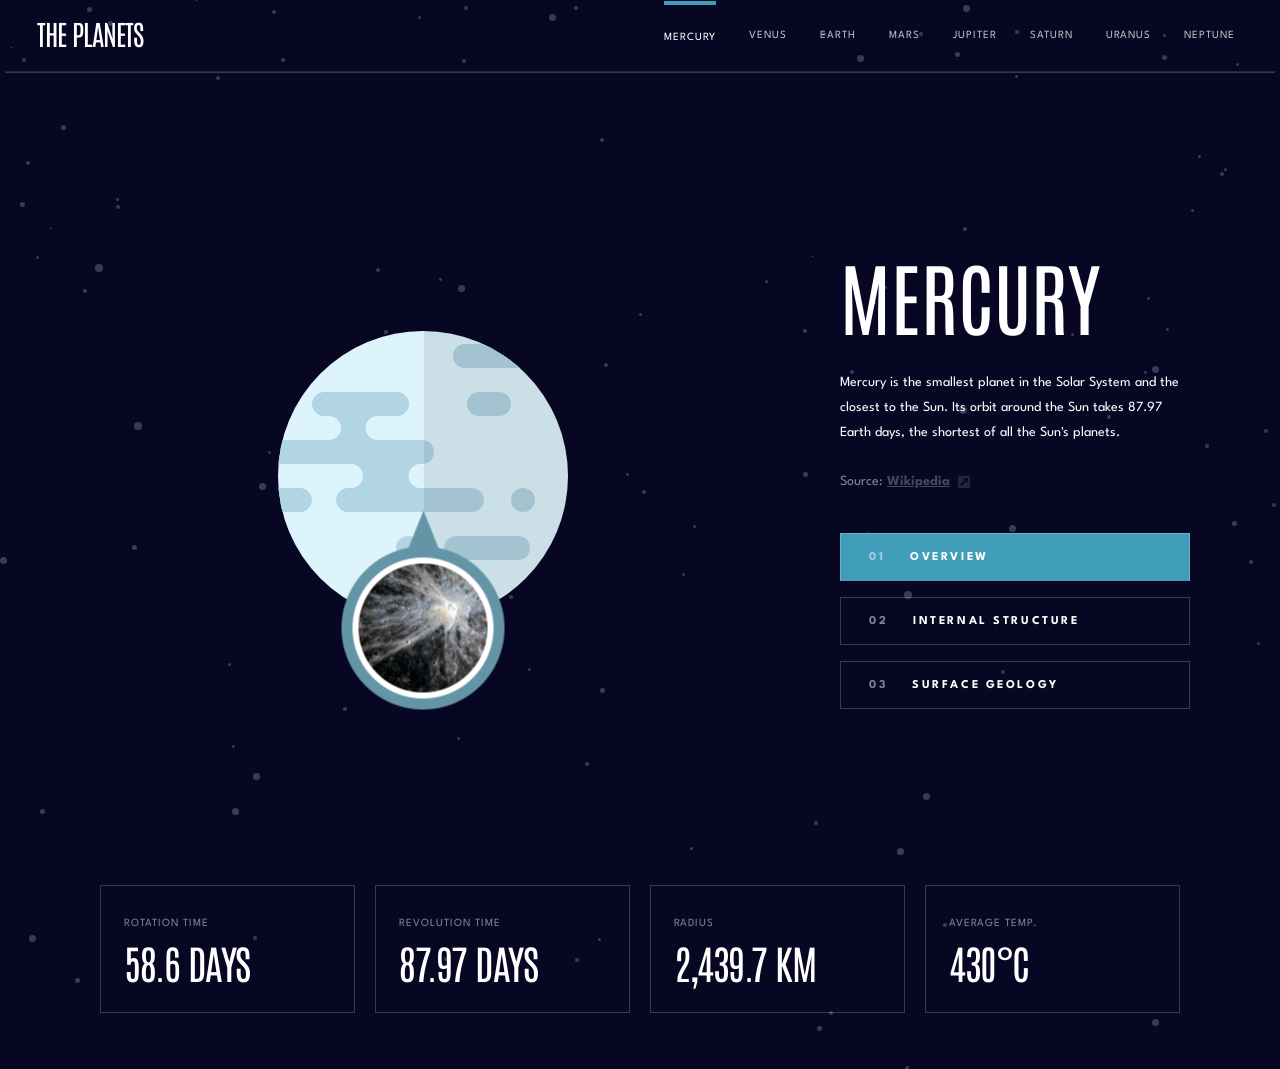
==== planets/index.html @ ba774275 "sart project" ====
<!DOCTYPE html>
<html lang="en">

<head>
    <meta charset="UTF-8">
    <meta name="viewport" content="width=device-width, initial-scale=1.0">
    <link rel="stylesheet" href="./style/reset.css">
    <link rel="stylesheet" href="./style/style.css">
    <link rel="stylesheet" href="./style/tablet.css">
    <link rel="stylesheet" href="./style/mobile.css">
    <link rel="preconnect" href="https://fonts.googleapis.com">
    <link rel="preconnect" href="https://fonts.gstatic.com" crossorigin>
    <link
        href="https://fonts.googleapis.com/css2?family=Antonio:wght@100..700&family=League+Spartan:wght@100..900&display=swap"
        rel="stylesheet">
    <title>Planets</title>
</head>

<body>
    <header class="header">
        <div class="header__logo">THE PLANETS</div>

        <button class="burger">
            <span></span>
            <span></span>
            <span></span>
        </button>

        <nav class="header__nav planets_mobile_choise">
            <ul class="nav__list">
                <li><button class="planet-btn active_nav" data-planet="mercury" style="--color:#419EBB">MERCURY</button>
                </li>
                <li><button class="planet-btn" data-planet="venus" style="--color:#EDA249">VENUS</button></li>
                <li><button class="planet-btn" data-planet="earth" style="--color:#6f2ed6">EARTH</button></li>
                <li><button class="planet-btn" data-planet="mars" style="--color:#D14C32">MARS</button></li>
                <li><button class="planet-btn" data-planet="jupiter" style="--color:#D83A34">JUPITER</button></li>
                <li><button class="planet-btn" data-planet="saturn" style="--color:#CD5120">SATURN</button></li>
                <li><button class="planet-btn" data-planet="uranus" style="--color:#1ec2a4">URANUS</button></li>
                <li><button class="planet-btn" data-planet="neptune" style="--color:#2d68f0">NEPTUNE</button></li>
            </ul>
        </nav>
    </header>

    <hr>


    <hr class="header__line">

    <main>
        <section class="planets_img">
            <img class="planet_img stucture" src="./images/planet-mercury.svg" alt="planet image">
            <div class="geology"></div>
        </section>

        <section class="planets_info">
            <div class="planets_text">
                <h1 class="planets_name">Mercury</h1>
                <p class="planets_description">
                    Mercury is the smallest planet in the Solar System and the closest to the Sun.
                    Its orbit around the Sun takes 87.97 Earth days, the shortest of all the Sun's planets.
                </p>
                <div class="wikipedia">Source: <a href="">Wikipedia</a></div>
            </div>

            <div class="menu ">
                <div class="menu-item active" data-section="overview">
                    <span class="menu-number">01</span>
                    <span class="menu-title">OVERVIEW</span>
                </div>
                <div class="menu-item" data-section="structure">
                    <span class="menu-number">02</span>
                    <span class="menu-title">INTERNAL STRUCTURE</span>
                </div>
                <div class="menu-item" data-section="surface">
                    <span class="menu-number">03</span>
                    <span class="menu-title">SURFACE GEOLOGY</span>
                </div>
            </div>
        
        </section>
    </main>

    <footer>
        <div class="stats">
            <div class="stat-item">
                <h3 class="stat-label">Rotation Time</h3>
                <p class="stat-value">58.6 Days</p>
            </div>
            <div class="stat-item">
                <h3 class="stat-label">Revolution Time</h3>
                <p class="stat-value">87.97 Days</p>
            </div>
            <div class="stat-item">
                <h3 class="stat-label">Radius</h3>
                <p class="stat-value">2,439.7 km</p>
            </div>
            <div class="stat-item">
                <h3 class="stat-label">Average Temp.</h3>
                <p class="stat-value">430°C</p>
            </div>
        </div>
    </footer>

    <script src="script.js"></script>
</body>

</html>
---- planets/style/style.css ----
:root {
    --white: #FFFFFF;
    --dark--blue: #070724;
    --dark--gray: #38384F;
    --light--gray: #838391;
    --mercury: #419EBB;
    --venus: #EDA249;
    --earth: #6f2ed6;
    --mars: #D14C32;
    --jupiter: #D83A34;
    --saturn: #CD5120;
    --uranus: #1ec2a4;
    --neptune: #2d68f0;
    --font-antoinino: 'Antonio', sans-serif;
    --font-spartan: 'League Spartan', sans-serif;
    --active-color: #419EBB;
}


body {
    background-color: var(--dark--blue);
    color: var(--white);
    background-image: url(../images/background-stars.svg);
    padding-inline: 5px;
}

header {
    display: flex;
    justify-content: space-between;
    margin-inline-start: 32px;
    margin-inline-end: 40px;
    padding-block-end: 20px;
    align-items: center;




    .header__logo {
        font-family: var(--font-antoinino);
        font-style: normal;
        font-weight: 400;
        font-size: 28px;
        line-height: 36px;
        letter-spacing: -1.05px;
        text-transform: uppercase;
        color: var(--white);
        padding-block-start: 15px;
    }
}

main,
footer {
    max-width: 1100px;
    margin: 0 auto;
}

li>button {
    font-family: var(--font-spartan);
    font-style: normal;
    font-weight: 400;
    font-size: 11px;
    line-height: 25px;
    letter-spacing: 1px;
    text-transform: uppercase;
    color: var(--white);
    opacity: 0.75;
    padding-block-start: 20px;
}

.active_nav {
    opacity: 1;
    border-top: 4px solid var(--active-color);
}

.nav__list {
    display: flex;
    gap: 33px;
    align-items: center;
}

hr {
    background: var(--white);
    mix-blend-mode: normal;
    opacity: 0.2;
}

.header__line {
    display: none;
}

main {
    padding-top: 70px;
    padding-bottom: 76px;
    display: flex;
    justify-content: space-between;
    align-items: center;

}

.burger {
    display: none;
    /* схована для десктопа */
    flex-direction: column;
    justify-content: space-between;
    width: 24px;
    height: 18px;
    background: none;
    border: none;
    cursor: pointer;
}

.burger span {
    display: block;
    height: 3px;
    width: 100%;
    background: white;
    border-radius: 2px;
}


.planets_img {
    width: 666px;
    height: 666px;
    display: flex;
    justify-content: center;
    align-items: center;
    position: relative;

}

.geology {
    background-image: url(../images/geology-mercury.png);
    background-size: cover;
    background-repeat: no-repeat;
    position: absolute;
    bottom: 0;
    left: 50%;
    bottom: 0;
    transform: translateX(-50%) translateY(-50%);
    width: 163px;
    height: 199px;
}



.planets_name {
    font-family: var(--font-antoinino);
    font-style: normal;
    font-weight: 400;
    font-size: 80px;
    line-height: 104px;
    text-transform: uppercase;
    color: var(--white);
    padding-bottom: 23px;

}

.planets_description {
    font-family: var(--font-spartan);
    font-style: normal;
    font-weight: 400;
    font-size: 14px;
    line-height: 25px;
    color: var(--white);
    max-width: 350px;
    padding-bottom: 24px;

}

.wikipedia {
    font-family: var(--font-spartan);
    font-style: normal;
    font-weight: 400;
    font-size: 14px;
    line-height: 25px;
    color: var(--white);
    mix-blend-mode: normal;
    opacity: 0.5;
    margin-bottom: 39px;

    a {

        font-family: var(--font-spartan);
        font-style: normal;
        font-weight: 700;
        font-size: 14px;
        line-height: 25px;
        text-decoration-line: underline;
        color: var(--white);
        mix-blend-mode: normal;
        opacity: 0.5;


    }

    a::after {
        content: '';
        display: inline-block;
        width: 12px;
        height: 12px;
        margin-left: 8px;
        background-image: url(../images/icon_wiki.png);
        background-size: cover;
        background-repeat: no-repeat;
        vertical-align: middle;


    }
}

.menu {
    display: flex;
    flex-direction: column;
    gap: 16px;
}

.mobile_menu {
    display: none;
}

.menu-item:active {

    background: hsla(0, 0%, 85%, 0.2);
    mix-blend-mode: normal;
    color: var(--white);
}


.menu-item.active {
    background-color: var(--active-color);
    border-bottom: none;
}


.menu-item {
    cursor: pointer;
    width: 350px;
    height: 48px;
    mix-blend-mode: normal;
    border: 1px solid rgba(255, 255, 255, 0.2);
    display: flex;
    align-items: center;
    padding-inline-start: 28px;
    gap: 25px;
    font-family: var(--font-spartan);
    font-style: normal;
    font-weight: 700;
    font-size: 12px;
    line-height: 25px;
    letter-spacing: 2.57143px;
    text-transform: uppercase;
    color: var(--white);


    .menu-number {
        font-family: var(--font-spartan);
        font-style: normal;
        font-weight: 700;
        font-size: 12px;
        line-height: 25px;
        letter-spacing: 2.57143px;
        text-transform: uppercase;
        color: #FFFFFF;
        mix-blend-mode: normal;
        opacity: 0.5;

    }

    .menu-title {
        font-family: var(--font-spartan);
        font-style: normal;
        font-weight: 700;
        font-size: 12px;
        line-height: 25px;
        letter-spacing: 2.57143px;
        text-transform: uppercase;
        color: var(--white);

    }
}







.stats {
    display: flex;
    justify-content: space-around;
    padding-bottom: 56px;
}

.stat-item {
    mix-blend-mode: normal;
    border: 1px solid rgba(255, 255, 255, 0.2);
    max-width: 255px;
    width: 100%;
    height: 128px;
    display: flex;
    flex-direction: column;
    align-items: flex-start;
    justify-content: center;
    padding-left: 23px;


    h3 {
        font-family: var(--font-spartan);
        font-style: normal;
        font-weight: 400;
        font-size: 11px;
        line-height: 25px;
        letter-spacing: 1px;
        text-transform: uppercase;
        color: var(--white);
        mix-blend-mode: normal;
        opacity: 0.5;

    }

    p {
        font-family: var(--font-antoinino);
        font-style: normal;
        font-weight: 400;
        font-size: 40px;
        line-height: 52px;
        letter-spacing: -1.5px;
        text-transform: uppercase;

        color: var(--white);


    }


}
---- planets/style/tablet.css ----
@media (max-width: 900px) {
    header {
        flex-direction: column;
    }

    main {
        flex-direction: column;
        padding-top: 20px;
    }

    .planets_info {
        display: flex;
        gap: 69px;
        align-items: center
    }

    .planets_img {
        max-width: 422px;
        height: 422px;
        width: 100%;
    }


    .planets_name {
        font-size: 48px;
        line-height: 62px;
    }

    .planets_description {
        font-size: 11px;
        line-height: 22px;
        padding-bottom: 32px;
    }

    .geology {
        transform: translateX(-50%) translateY(0);
        width: 140px;
        height: 171px;
    }



    .menu-item {
        width: 281px;
        height: 40px;

        .menu-title {

            font-size: 9px;
            line-height: 25px;
            letter-spacing: 1.92857px;

        }
    }

    .planets_text {
        max-width: 339px;
    }

    .stat-item {
        max-width: 164px;
        height: 88px;

        h3 {
            font-size: 8px;
            line-height: 16px;
            letter-spacing: 0.727273px;
        }


        .stat-value {
            font-style: normal;
            font-weight: 400;
            font-size: 24px;
            line-height: 31px;
            letter-spacing: -0.9px;

        }
    }
}
---- planets/style/mobile.css ----
@media (max-width: 600px) {

    header {
        flex-direction: row;
        justify-content: space-between;
        align-items: center;
        padding-block: 16px;
    }

    .header__line {
        display: block;
    }

    .burger {
        display: flex;
        flex-direction: column;
        justify-content: space-between;
        width: 24px;
        height: 18px;
        background: none;
        border: none;
        cursor: pointer;
        z-index: 1001;
    }

    .burger span {
        display: block;
        height: 3px;
        width: 100%;
        background: white;
        border-radius: 3px;
    }


    .planets_mobile_choise {
        position: fixed;
        top: 0;
        left: 0;
        height: 100vh;
        background: #070724;
        margin-top: 86px;
        flex-direction: column;
        transform: translateX(-100%);
        z-index: 100;
    }

    .planets_mobile_choise.open {
        transform: translateX(0);
    }

    .nav__list {
        flex-direction: column;
        gap: 0;
    }

    .planets_mobile_choise li button {
        display: flex;
        gap: 25px;
        padding-block: 20px;
        margin-left: 8px;
        border-bottom: 1px solid rgba(255, 255, 255, 0.1);
        color: white;
        width: 319px;
        /* width: 100%; */
    }

    .planets_mobile_choise li button::before {
        content: "";
        width: 20px;
        height: 20px;
        border-radius: 50%;
        background-color: var(--color);
    }

    .planets_mobile_choise li button::after {
        content: url("../images/icon_for_mb_menu.png");
        margin-left: auto;
        padding-right: 8px;
    }

    main {
        padding-bottom: 28px;
    }

    .menu {
        display: flex;
        flex-direction: row;
        justify-content: space-around;
        align-items: center;
        gap: 0;
        width: 100%;
        padding-inline: 16px;
        margin-top: 24px;
    }

    .menu-number {
        display: none;
    }


    .menu-item {
        border: none;
        width: auto;
        height: auto;
        padding: 8px 6px;
        display: flex;
        flex-direction: column;
        align-items: center;
        justify-content: center;
        gap: 4px;
        background: transparent;

    }


      .menu-item.active {
    background: transparent;
    border-bottom: 4px solid var(--active-color);
    padding-top: 4px;
  }
 

    .planets_img {
        max-width: 256px;
    }

    .planets_text {
        align-items: center;
        padding-top: 41px;
    }

    .stats {
        flex-direction: column;
        align-items: center;
        gap: 8px;
    }

    .stat-item {
        max-width: 327px;
        width: 100%;
        flex-direction: row;
        justify-content: space-between;
        align-items: center;
        padding-right: 23px;
        height: 48px;

        .stat-value {
            font-size: 20px;
            line-height: 26px;
            text-align: right;
            letter-spacing: -0.75px;


        }

        h3 {
            font-weight: 700;
            font-size: 10px;
            line-height: 16px;
            letter-spacing: 0.727273px;
            text-transform: uppercase;

        }
    }

    .active_nav{
        border-top: none;
        border-left:  4px solid var(--active-color);
        padding-left: 5px;
    }
.no-scroll {
    overflow: hidden;
}
}
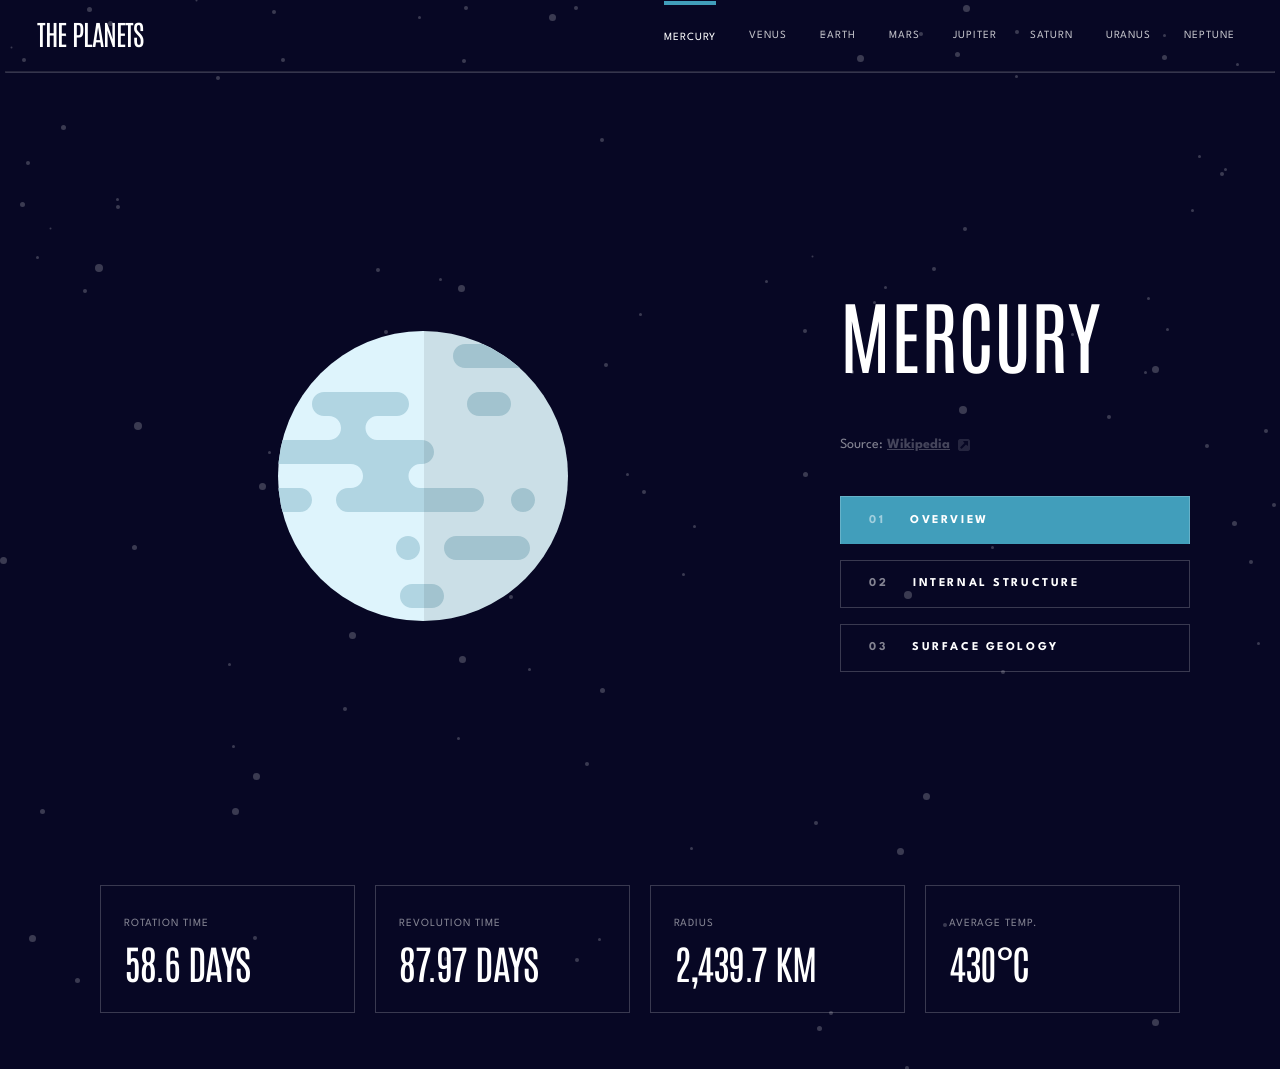
==== commit 19647d4f: "mobile and js" ====
--- a/planets/index.html
+++ b/planets/index.html
@@ -20,7 +20,7 @@
     <header class="header">
         <div class="header__logo">THE PLANETS</div>
 
-        <button class="burger">
+        <button class="burger ">
             <span></span>
             <span></span>
             <span></span>
@@ -49,21 +49,20 @@
     <main>
         <section class="planets_img">
             <img class="planet_img stucture" src="./images/planet-mercury.svg" alt="planet image">
-            <div class="geology"></div>
+            <div class="stucture_g "></div>
         </section>
 
         <section class="planets_info">
             <div class="planets_text">
                 <h1 class="planets_name">Mercury</h1>
                 <p class="planets_description">
-                    Mercury is the smallest planet in the Solar System and the closest to the Sun.
-                    Its orbit around the Sun takes 87.97 Earth days, the shortest of all the Sun's planets.
+                    <!-- Mercury is the smallest planet in the Solar System and the closest to the Sun. Its orbit around the Sun takes 87.97 Earth days, the shortest of all the Sun's planets. Mercury is one of four terrestrial planets in the Solar System, and is a rocky body like Earth. -->
                 </p>
-                <div class="wikipedia">Source: <a href="">Wikipedia</a></div>
+                <div class="wikipedia">Source: <a href="https://en.wikipedia.org/wiki/Mercury_(planet)">Wikipedia</a></div>
             </div>
 
             <div class="menu ">
-                <div class="menu-item active" data-section="overview">
+                <div class="menu-item active " data-section="overview">
                     <span class="menu-number">01</span>
                     <span class="menu-title">OVERVIEW</span>
                 </div>
@@ -84,19 +83,19 @@
         <div class="stats">
             <div class="stat-item">
                 <h3 class="stat-label">Rotation Time</h3>
-                <p class="stat-value">58.6 Days</p>
+                <p class="stat-value rotation">58.6 Days</p>
             </div>
             <div class="stat-item">
                 <h3 class="stat-label">Revolution Time</h3>
-                <p class="stat-value">87.97 Days</p>
+                <p class="stat-value revolution">87.97 Days</p>
             </div>
             <div class="stat-item">
                 <h3 class="stat-label">Radius</h3>
-                <p class="stat-value">2,439.7 km</p>
+                <p class="stat-value radius">2,439.7 km</p>
             </div>
             <div class="stat-item">
                 <h3 class="stat-label">Average Temp.</h3>
-                <p class="stat-value">430°C</p>
+                <p class="stat-value temperature">430°C</p>
             </div>
         </div>
     </footer>
--- a/planets/style/style.css
+++ b/planets/style/style.css
@@ -99,7 +99,7 @@
 
 .burger {
     display: none;
-    /* схована для десктопа */
+  
     flex-direction: column;
     justify-content: space-between;
     width: 24px;
@@ -115,6 +115,12 @@
     width: 100%;
     background: white;
     border-radius: 2px;
+}
+
+.burger_active{
+mix-blend-mode: normal;
+opacity: 0.25;
+
 }
 
 
--- a/planets/style/mobile.css
+++ b/planets/style/mobile.css
@@ -171,5 +171,8 @@
 .no-scroll {
     overflow: hidden;
 }
+
+
+
 }
 
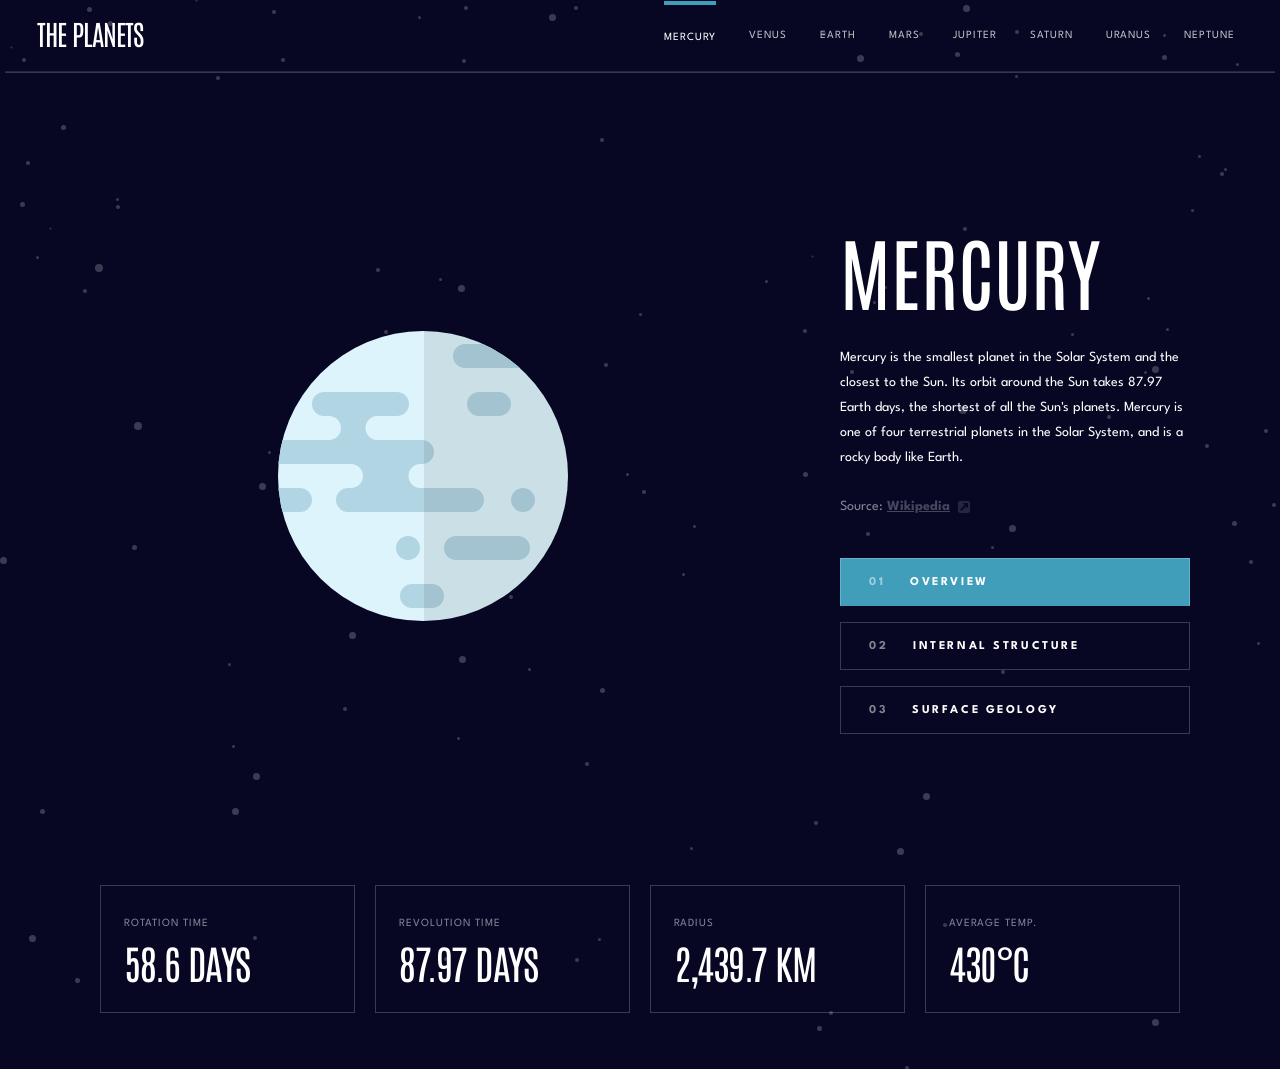
==== commit f448d904: "mobile + js" ====
--- a/planets/index.html
+++ b/planets/index.html
@@ -56,7 +56,7 @@
             <div class="planets_text">
                 <h1 class="planets_name">Mercury</h1>
                 <p class="planets_description">
-                    <!-- Mercury is the smallest planet in the Solar System and the closest to the Sun. Its orbit around the Sun takes 87.97 Earth days, the shortest of all the Sun's planets. Mercury is one of four terrestrial planets in the Solar System, and is a rocky body like Earth. -->
+                    Mercury is the smallest planet in the Solar System and the closest to the Sun. Its orbit around the Sun takes 87.97 Earth days, the shortest of all the Sun's planets. Mercury is one of four terrestrial planets in the Solar System, and is a rocky body like Earth.
                 </p>
                 <div class="wikipedia">Source: <a href="https://en.wikipedia.org/wiki/Mercury_(planet)">Wikipedia</a></div>
             </div>
